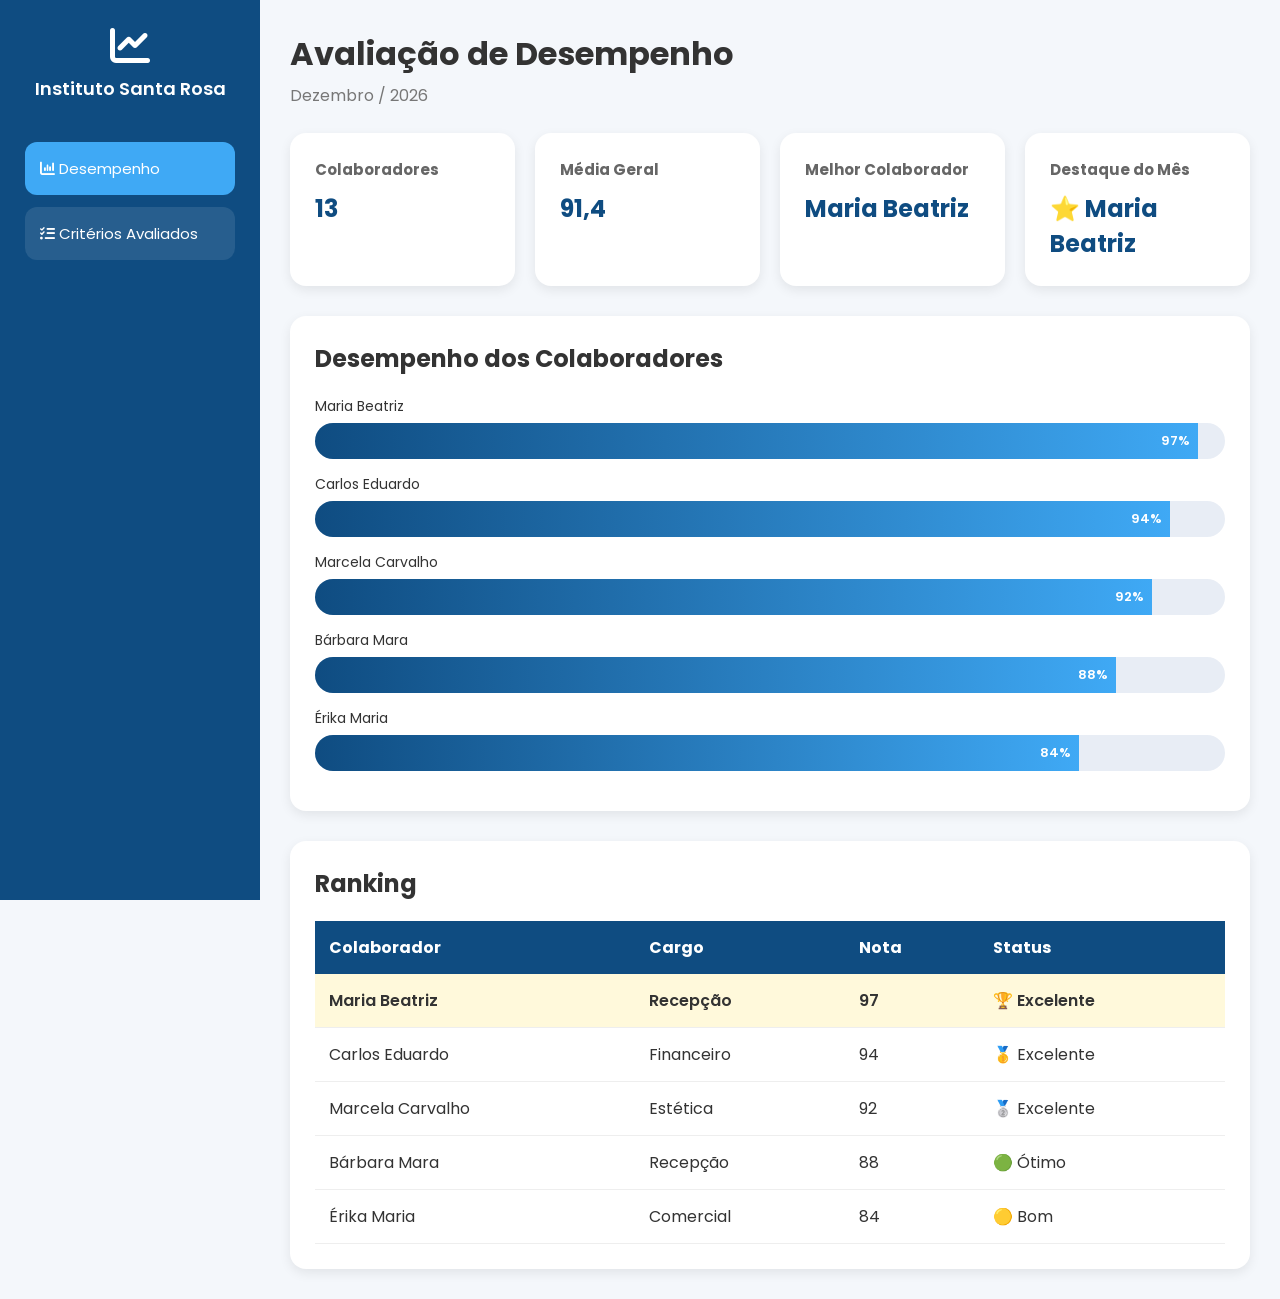
==== index.html @ f11b1c40 "Add files via upload" ====
<!DOCTYPE html>
<html lang="pt-BR">
<head>
    <meta charset="UTF-8">
    <meta name="viewport" content="width=device-width, initial-scale=1.0">
    <title>Avaliação de Desempenho | Instituto Santa Rosa</title>

    <link rel="stylesheet" href="style.css">

    <link href="https://fonts.googleapis.com/css2?family=Poppins:wght@300;400;500;600;700&display=swap" rel="stylesheet">

    <link rel="stylesheet"
    href="https://cdnjs.cloudflare.com/ajax/libs/font-awesome/6.6.0/css/all.min.css">
</head>
<body>

<div class="container">

    <!-- MENU LATERAL -->

    <aside class="sidebar">

        <div class="logo">
            <i class="fa-solid fa-chart-line"></i>
            <h2>Instituto Santa Rosa</h2>
        </div>

        <nav>

            <button class="menu active" onclick="mostrarTela('dashboard')">
                <i class="fa-solid fa-chart-column"></i>
                Desempenho
            </button>

            <button class="menu" onclick="mostrarTela('criterios')">
                <i class="fa-solid fa-list-check"></i>
                Critérios Avaliados
            </button>

        </nav>

    </aside>

    <!-- CONTEÚDO -->

    <main class="content">

        <!-- DASHBOARD -->

        <section id="dashboard" class="tela">

            <h1>Avaliação de Desempenho</h1>
            <p class="subtitulo">Julho / 2026</p>

            <div class="cards">

                <div class="card">
                    <h3>Colaboradores</h3>
                    <span>13</span>
                </div>

                <div class="card">
                    <h3>Média Geral</h3>
                    <span>91,4</span>
                </div>

                <div class="card">
                    <h3>Melhor Colaborador</h3>
                    <span>Maria Beatriz</span>
                </div>

                <div class="card">
                    <h3>Destaque do Mês</h3>
                    <span>⭐ Maria Beatriz</span>
                </div>

            </div>

            <div class="grafico">

                <h2>Desempenho dos Colaboradores</h2>

                <div class="barra">
                    <span>Maria Beatriz</span>
                    <div class="progresso">
                        <div style="width:97%">97%</div>
                    </div>
                </div>

                <div class="barra">
                    <span>Carlos Eduardo</span>
                    <div class="progresso">
                        <div style="width:94%">94%</div>
                    </div>
                </div>

                <div class="barra">
                    <span>Marcela Carvalho</span>
                    <div class="progresso">
                        <div style="width:92%">92%</div>
                    </div>
                </div>

                <div class="barra">
                    <span>Bárbara Mara</span>
                    <div class="progresso">
                        <div style="width:88%">88%</div>
                    </div>
                </div>

                <div class="barra">
                    <span>Érika Maria</span>
                    <div class="progresso">
                        <div style="width:84%">84%</div>
                    </div>
                </div>

            </div>

            <div class="tabela">

                <h2>Ranking</h2>

                <table>

                    <thead>

                        <tr>
                            <th>Colaborador</th>
                            <th>Cargo</th>
                            <th>Nota</th>
                            <th>Status</th>
                        </tr>

                    </thead>

                    <tbody>

                        <tr>
                            <td>Maria Beatriz</td>
                            <td>Recepção</td>
                            <td>97</td>
                            <td>🏆 Excelente</td>
                        </tr>

                        <tr>
                            <td>Carlos Eduardo</td>
                            <td>Financeiro</td>
                            <td>94</td>
                            <td>🥇 Excelente</td>
                        </tr>

                        <tr>
                            <td>Marcela Carvalho</td>
                            <td>Estética</td>
                            <td>92</td>
                            <td>🥈 Excelente</td>
                        </tr>

                        <tr>
                            <td>Bárbara Mara</td>
                            <td>Recepção</td>
                            <td>88</td>
                            <td>🟢 Ótimo</td>
                        </tr>

                        <tr>
                            <td>Érika Maria</td>
                            <td>Comercial</td>
                            <td>84</td>
                            <td>🟡 Bom</td>
                        </tr>

                    </tbody>

                </table>

            </div>

        </section>

        <!-- CRITÉRIOS -->

        <section id="criterios" class="tela" style="display:none;">

            <h1>Critérios Avaliados</h1>

            <div class="criterios-grid">

                <!-- ⏰ Pontualidade -->
            <div class="criterio-card">
                <h3>⏰ Pontualidade</h3>
                <p>Chegar no horário e cumprir a jornada.</p>

                <div class="escala">
                    <div><strong>0–2</strong> - Muitos atrasos e descumprimento frequente do horário.</div>
                    <div><strong>3–5</strong> - Alguns atrasos e necessidade de melhoria.</div>
                    <div><strong>6–8</strong> - Geralmente pontual, com poucos atrasos.</div>
                    <div><strong>9–10</strong> - Sempre pontual e cumpre integralmente a jornada.</div>
                </div>
            </div>

            <!-- 📅 Assiduidade -->
            <div class="criterio-card">
                <h3>📅 Assiduidade</h3>
                <p>Presença regular e comprometimento com a jornada.</p>

                <div class="escala">
                    <div><strong>0–2</strong> - Faltas frequentes e injustificadas.</div>
                    <div><strong>3–5</strong> - Algumas faltas ou ausências recorrentes.</div>
                    <div><strong>6–8</strong> - Boa frequência, poucas ocorrências.</div>
                    <div><strong>9–10</strong> - Frequência exemplar, sem faltas injustificadas.</div>
                </div>
            </div>

            <!-- ✅ Checklist Diário -->
            <div class="criterio-card">
                <h3>✅ Checklist Diário</h3>
                <p>Execução completa das atividades diárias.</p>

                <div class="escala">
                    <div><strong>0–2</strong> - Não realiza o checklist.</div>
                    <div><strong>3–5</strong> - Realiza parcialmente.</div>
                    <div><strong>6–8</strong> - Executa quase sempre corretamente.</div>
                    <div><strong>9–10</strong> - Cumpre integralmente todos os dias.</div>
                </div>
            </div>

            <!-- 🧹 Organização -->
            <div class="criterio-card">
                <h3>🧹 Organização</h3>
                <p>Manter ambiente e materiais organizados.</p>

                <div class="escala">
                    <div><strong>0–2</strong> - Ambiente constantemente desorganizado.</div>
                    <div><strong>3–5</strong> - Organização irregular.</div>
                    <div><strong>6–8</strong> - Ambiente geralmente organizado.</div>
                    <div><strong>9–10</strong> - Organização exemplar.</div>
                </div>
            </div>

            <!-- 🤝 Trabalho em Equipe -->
            <div class="criterio-card">
                <h3>🤝 Trabalho em Equipe</h3>
                <p>Cooperação e relacionamento com os colegas.</p>

                <div class="escala">
                    <div><strong>0–2</strong> - Dificuldade em trabalhar em equipe.</div>
                    <div><strong>3–5</strong> - Coopera apenas quando solicitado.</div>
                    <div><strong>6–8</strong> - Boa colaboração com a equipe.</div>
                    <div><strong>9–10</strong> - Excelente espírito de equipe.</div>
                </div>
            </div>

            <!-- 💬 Comunicação -->
            <div class="criterio-card">
                <h3>💬 Comunicação</h3>
                <p>Clareza, respeito e assertividade.</p>

                <div class="escala">
                    <div><strong>0–2</strong> - Comunicação inadequada.</div>
                    <div><strong>3–5</strong> - Comunicação com falhas.</div>
                    <div><strong>6–8</strong> - Boa comunicação.</div>
                    <div><strong>9–10</strong> - Comunicação clara, respeitosa e eficaz.</div>
                </div>
            </div>

            <!-- 💡 Proatividade -->
            <div class="criterio-card">
                <h3>💡 Proatividade</h3>
                <p>Antecipação de necessidades e iniciativa.</p>

                <div class="escala">
                    <div><strong>0–2</strong> - Aguarda ordens constantemente.</div>
                    <div><strong>3–5</strong> - Pouca iniciativa.</div>
                    <div><strong>6–8</strong> - Demonstra iniciativa em diversas situações.</div>
                    <div><strong>9–10</strong> - Sempre propõe soluções e melhorias.</div>
                </div>
            </div>

            <!-- 🎯 Comprometimento -->
            <div class="criterio-card">
                <h3>🎯 Comprometimento</h3>
                <p>Responsabilidade com metas e resultados.</p>

                <div class="escala">
                    <div><strong>0–2</strong> - Baixo comprometimento.</div>
                    <div><strong>3–5</strong> - Cumpre parcialmente suas responsabilidades.</div>
                    <div><strong>6–8</strong> - Comprometido com o trabalho.</div>
                    <div><strong>9–10</strong> - Alto comprometimento com a empresa.</div>
                </div>
            </div>

            <!-- ❤️ Atendimento Humanizado -->
            <div class="criterio-card">
                <h3>❤️ Atendimento Humanizado</h3>
                <p>Empatia, cordialidade e atenção ao paciente.</p>

                <div class="escala">
                    <div><strong>0–2</strong> - Atendimento inadequado.</div>
                    <div><strong>3–5</strong> - Atendimento regular.</div>
                    <div><strong>6–8</strong> - Atendimento cordial.</div>
                    <div><strong>9–10</strong> - Atendimento humanizado e de excelência.</div>
                </div>
            </div>

            <!-- 👔 Postura Profissional -->
            <div class="criterio-card">
                <h3>👔 Postura Profissional</h3>
                <p>Ética, apresentação e respeito às normas.</p>

                <div class="escala">
                    <div><strong>0–2</strong> - Postura inadequada.</div>
                    <div><strong>3–5</strong> - Necessita melhorar a postura.</div>
                    <div><strong>6–8</strong> - Boa postura profissional.</div>
                    <div><strong>9–10</strong> - Exemplo de ética e profissionalismo.</div>
                </div>
            </div>

            </div>

        </section>

    </main>

</div>

<script src="script.js"></script>

</body>
</html>
---- style.css ----
*{
    margin:0;
    padding:0;
    box-sizing:border-box;
    font-family:'Poppins',sans-serif;
}

body{
    background:#f4f7fb;
    color:#333;
}

.container{
    display:flex;
    min-height:100vh;
}

/* SIDEBAR */

.sidebar{
    width:260px;
    background:#0f4c81;
    color:white;
    padding:25px;
    position:fixed;
    height:100%;
}

.logo{
    text-align:center;
    margin-bottom:40px;
}

.logo i{
    font-size:40px;
    margin-bottom:10px;
}

.logo h2{
    font-size:18px;
    font-weight:600;
}

.sidebar nav{
    display:flex;
    flex-direction:column;
    gap:12px;
}

.menu{
    border:none;
    background:rgba(255,255,255,0.1);
    color:white;
    padding:15px;
    border-radius:12px;
    cursor:pointer;
    text-align:left;
    font-size:15px;
    transition:.3s;
}

.menu:hover{
    background:#3fa9f5;
    transform:translateX(5px);
}

.menu.active{
    background:#3fa9f5;
}

/* CONTEUDO */

.content{
    flex:1;
    margin-left:260px;
    padding:30px;
}

.tela h1{
    font-size:32px;
    margin-bottom:5px;
}

.subtitulo{
    color:#777;
    margin-bottom:25px;
}

/* CARDS */

.cards{
    display:grid;
    grid-template-columns:repeat(auto-fit,minmax(220px,1fr));
    gap:20px;
    margin-bottom:30px;
}

.card{
    background:white;
    border-radius:16px;
    padding:25px;
    box-shadow:0 4px 12px rgba(0,0,0,.08);
    transition:.3s;
}

.card:hover{
    transform:translateY(-5px);
}

.card h3{
    color:#666;
    font-size:15px;
    margin-bottom:10px;
}

.card span{
    font-size:24px;
    font-weight:700;
    color:#0f4c81;
}

/* GRAFICO */

.grafico{
    background:white;
    padding:25px;
    border-radius:16px;
    box-shadow:0 4px 12px rgba(0,0,0,.08);
    margin-bottom:30px;
}

.grafico h2{
    margin-bottom:20px;
}

.barra{
    margin-bottom:15px;
}

.barra span{
    display:block;
    margin-bottom:6px;
    font-size:14px;
}

.progresso{
    background:#e8edf5;
    border-radius:30px;
    overflow:hidden;
}

.progresso div{
    background:linear-gradient(
        90deg,
        #0f4c81,
        #3fa9f5
    );
    color:white;
    padding:8px;
    text-align:right;
    font-size:13px;
    font-weight:600;
}

/* TABELA */

.tabela{
    background:white;
    padding:25px;
    border-radius:16px;
    box-shadow:0 4px 12px rgba(0,0,0,.08);
}

.tabela h2{
    margin-bottom:20px;
}

table{
    width:100%;
    border-collapse:collapse;
}

thead{
    background:#0f4c81;
    color:white;
}

th{
    padding:14px;
    text-align:left;
}

td{
    padding:14px;
    border-bottom:1px solid #eee;
}

tbody tr:hover{
    background:#f8fbff;
}

/* CRITERIOS */

.criterios-grid{
    display:grid;
    grid-template-columns:repeat(auto-fit,minmax(280px,1fr));
    gap:20px;
}

.criterio-card{
    background:white;
    padding:25px;
    border-radius:16px;
    box-shadow:0 4px 12px rgba(0,0,0,.08);
    transition:.3s;
}

.criterio-card:hover{
    transform:translateY(-5px);
}

.criterio-card h3{
    color:#0f4c81;
    margin-bottom:12px;
}

.criterio-card p{
    color:#666;
    margin-bottom:15px;
    line-height:1.5;
}

.criterio-card strong{
    color:#28a745;
    font-size:18px;
}

/* RESPONSIVO */

@media(max-width:900px){

    .sidebar{
        width:100%;
        height:auto;
        position:relative;
    }

    .content{
        margin-left:0;
    }

    .container{
        flex-direction:column;
    }

    .cards{
        grid-template-columns:1fr;
    }

    table{
        display:block;
        overflow-x:auto;
    }

    .pontuacao{
    display:flex;
    justify-content:space-between;
    margin:20px 0;
    gap:15px;
}

.minimo,
.maximo{

    flex:1;

    text-align:center;

    padding:12px;

    border-radius:12px;

    background:#f4f7fb;

}

.minimo{

    border-left:5px solid #dc3545;

}

.maximo{

    border-left:5px solid #28a745;

}

.minimo small,
.maximo small{

    display:block;

    color:#777;

    margin-bottom:6px;

}

.minimo span{

    color:#dc3545;

    font-size:22px;

    font-weight:bold;

}

.maximo span{

    color:#28a745;

    font-size:22px;

    font-weight:bold;

}

.criterio-card ul{

    margin-top:15px;

    padding-left:20px;

}

.criterio-card li{

    margin-bottom:8px;

    color:#555;

    font-size:14px;

}

}
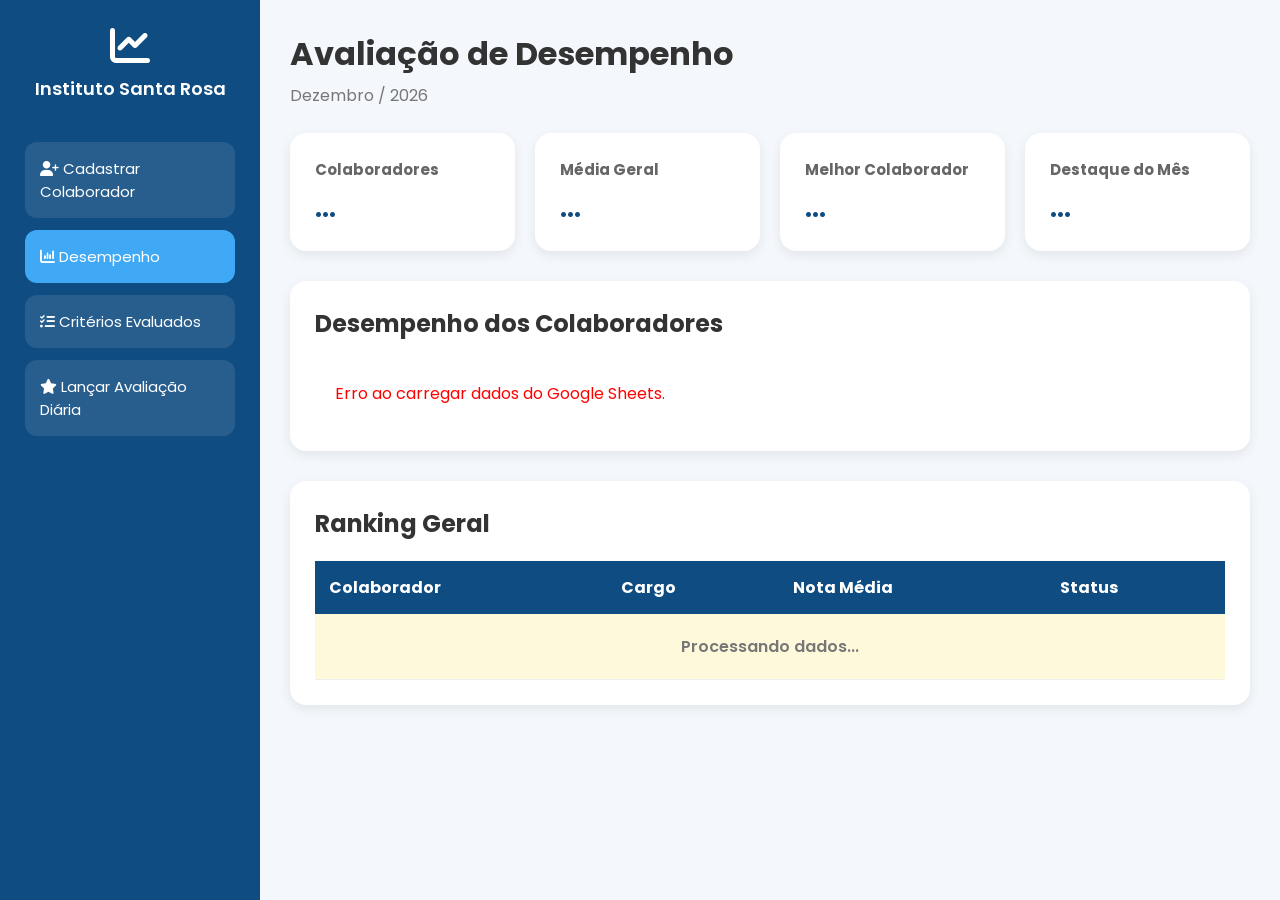
==== commit 70f70707: "Add files via upload" ====
--- a/index.html
+++ b/index.html
@@ -6,18 +6,14 @@
     <title>Avaliação de Desempenho | Instituto Santa Rosa</title>
 
     <link rel="stylesheet" href="style.css">
-
     <link href="https://fonts.googleapis.com/css2?family=Poppins:wght@300;400;500;600;700&display=swap" rel="stylesheet">
-
-    <link rel="stylesheet"
-    href="https://cdnjs.cloudflare.com/ajax/libs/font-awesome/6.6.0/css/all.min.css">
+    <link rel="stylesheet" href="https://cdnjs.cloudflare.com/ajax/libs/font-awesome/6.6.0/css/all.min.css">
 </head>
 <body>
 
 <div class="container">
 
     <!-- MENU LATERAL -->
-
     <aside class="sidebar">
 
         <div class="logo">
@@ -26,6 +22,10 @@
         </div>
 
         <nav>
+            <button class="menu" onclick="window.location.href='cadastro.html'">
+                <i class="fa-solid fa-user-plus"></i>
+                Cadastrar Colaborador
+            </button>
 
             <button class="menu active" onclick="mostrarTela('dashboard')">
                 <i class="fa-solid fa-chart-column"></i>
@@ -34,153 +34,77 @@
 
             <button class="menu" onclick="mostrarTela('criterios')">
                 <i class="fa-solid fa-list-check"></i>
-                Critérios Avaliados
+                Critérios Evaluados
             </button>
 
+            <button class="menu" onclick="window.location.href='avaliar.html'">
+                <i class="fa-solid fa-star"></i>
+                Lançar Avaliação Diária
+            </button>
         </nav>
 
     </aside>
 
     <!-- CONTEÚDO -->
-
     <main class="content">
 
         <!-- DASHBOARD -->
-
         <section id="dashboard" class="tela">
 
             <h1>Avaliação de Desempenho</h1>
-            <p class="subtitulo">Julho / 2026</p>
+            <p class="subtitulo" id="mesAtual">Carregando período...</p>
 
             <div class="cards">
-
                 <div class="card">
                     <h3>Colaboradores</h3>
-                    <span>13</span>
+                    <span id="cardTotalColab">...</span>
                 </div>
 
                 <div class="card">
                     <h3>Média Geral</h3>
-                    <span>91,4</span>
+                    <span id="cardMediaGeral">...</span>
                 </div>
 
                 <div class="card">
                     <h3>Melhor Colaborador</h3>
-                    <span>Maria Beatriz</span>
+                    <span id="cardMelhorColab">...</span>
                 </div>
 
                 <div class="card">
                     <h3>Destaque do Mês</h3>
-                    <span>⭐ Maria Beatriz</span>
-                </div>
-
+                    <span id="cardDestaque">...</span>
+                </div>
             </div>
 
             <div class="grafico">
-
                 <h2>Desempenho dos Colaboradores</h2>
-
-                <div class="barra">
-                    <span>Maria Beatriz</span>
-                    <div class="progresso">
-                        <div style="width:97%">97%</div>
-                    </div>
-                </div>
-
-                <div class="barra">
-                    <span>Carlos Eduardo</span>
-                    <div class="progresso">
-                        <div style="width:94%">94%</div>
-                    </div>
-                </div>
-
-                <div class="barra">
-                    <span>Marcela Carvalho</span>
-                    <div class="progresso">
-                        <div style="width:92%">92%</div>
-                    </div>
-                </div>
-
-                <div class="barra">
-                    <span>Bárbara Mara</span>
-                    <div class="progresso">
-                        <div style="width:88%">88%</div>
-                    </div>
-                </div>
-
-                <div class="barra">
-                    <span>Érika Maria</span>
-                    <div class="progresso">
-                        <div style="width:84%">84%</div>
-                    </div>
-                </div>
-
+                <div id="containerGrafico">
+                    <p style="padding: 20px; color: #777;">Buscando métricas reais na planilha...</p>
+                </div>
             </div>
 
             <div class="tabela">
-
-                <h2>Ranking</h2>
-
+                <h2>Ranking Geral</h2>
                 <table>
-
                     <thead>
-
                         <tr>
                             <th>Colaborador</th>
                             <th>Cargo</th>
-                            <th>Nota</th>
+                            <th>Nota Média</th>
                             <th>Status</th>
                         </tr>
-
                     </thead>
-
-                    <tbody>
-
+                    <tbody id="corpoTabelaRanking">
                         <tr>
-                            <td>Maria Beatriz</td>
-                            <td>Recepção</td>
-                            <td>97</td>
-                            <td>🏆 Excelente</td>
+                            <td colspan="4" style="text-align:center; color:#777; padding:20px;">Processando dados...</td>
                         </tr>
-
-                        <tr>
-                            <td>Carlos Eduardo</td>
-                            <td>Financeiro</td>
-                            <td>94</td>
-                            <td>🥇 Excelente</td>
-                        </tr>
-
-                        <tr>
-                            <td>Marcela Carvalho</td>
-                            <td>Estética</td>
-                            <td>92</td>
-                            <td>🥈 Excelente</td>
-                        </tr>
-
-                        <tr>
-                            <td>Bárbara Mara</td>
-                            <td>Recepção</td>
-                            <td>88</td>
-                            <td>🟢 Ótimo</td>
-                        </tr>
-
-                        <tr>
-                            <td>Érika Maria</td>
-                            <td>Comercial</td>
-                            <td>84</td>
-                            <td>🟡 Bom</td>
-                        </tr>
-
                     </tbody>
-
                 </table>
-
             </div>
 
         </section>
 
         <!-- CRITÉRIOS -->
-
         <section id="criterios" class="tela" style="display:none;">
 
             <h1>Critérios Avaliados</h1>
@@ -188,142 +112,234 @@
             <div class="criterios-grid">
 
                 <!-- ⏰ Pontualidade -->
-            <div class="criterio-card">
-                <h3>⏰ Pontualidade</h3>
-                <p>Chegar no horário e cumprir a jornada.</p>
-
-                <div class="escala">
-                    <div><strong>0–2</strong> - Muitos atrasos e descumprimento frequente do horário.</div>
-                    <div><strong>3–5</strong> - Alguns atrasos e necessidade de melhoria.</div>
-                    <div><strong>6–8</strong> - Geralmente pontual, com poucos atrasos.</div>
-                    <div><strong>9–10</strong> - Sempre pontual e cumpre integralmente a jornada.</div>
-                </div>
+                <div class="criterio-card">
+                    <h3>⏰ Pontualidade</h3>
+                    <p>Chegar no horário e cumprir a jornada.</p>
+                    <div class="escala">
+                        <div><strong>0–2</strong> - Muitos atrasos e descumprimento frequente do horário.</div>
+                        <div><strong>3–5</strong> - Alguns atrasos e necessidade de melhoria.</div>
+                        <div><strong>6–8</strong> - Geralmente pontual, com poucos atrasos.</div>
+                        <div><strong>9–10</strong> - Sempre pontual e cumpre integralmente a jornada.</div>
+                    </div>
+                </div>
+
+                <!-- 📅 Assiduidade -->
+                <div class="criterio-card">
+                    <h3>📅 Assiduidade</h3>
+                    <p>Presença regular e comprometimento com a jornada.</p>
+                    <div class="escala">
+                        <div><strong>0–2</strong> - Faltas frequentes e injustificadas.</div>
+                        <div><strong>3–5</strong> - Algumas faltas ou ausências recorrentes.</div>
+                        <div><strong>6–8</strong> - Boa frequência, poucas ocorrências.</div>
+                        <div><strong>9–10</strong> - Frequência exemplar, sem faltas injustificadas.</div>
+                    </div>
+                </div>
+
+                <!-- ✅ Checklist Diário -->
+                <div class="criterio-card">
+                    <h3>✅ Checklist Diário</h3>
+                    <p>Execução completa das atividades diárias.</p>
+                    <div class="escala">
+                        <div><strong>0–2</strong> - Não realiza o checklist.</div>
+                        <div><strong>3–5</strong> - Realiza parcialmente.</div>
+                        <div><strong>6–8</strong> - Executa quase sempre corretamente.</div>
+                        <div><strong>9–10</strong> - Cumpre integralmente todos os dias.</div>
+                    </div>
+                </div>
+
+                <!-- 🧹 Organização -->
+                <div class="criterio-card">
+                    <h3>🧹 Organização</h3>
+                    <p>Manter ambiente e materiais organizados.</p>
+                    <div class="escala">
+                        <div><strong>0–2</strong> - Ambiente constantemente desorganizado.</div>
+                        <div><strong>3–5</strong> - Organização irregular.</div>
+                        <div><strong>6–8</strong> - Ambiente geralmente organizado.</div>
+                        <div><strong>9–10</strong> - Organização exemplar.</div>
+                    </div>
+                </div>
+
+                <!-- 🤝 Trabalho em Equipe -->
+                <div class="criterio-card">
+                    <h3>🤝 Trabalho em Equipe</h3>
+                    <p>Cooperação e relacionamento com os colegas.</p>
+                    <div class="escala">
+                        <div><strong>0–2</strong> - Dificuldade em trabalhar em equipe.</div>
+                        <div><strong>3–5</strong> - Coopera apenas quando solicitado.</div>
+                        <div><strong>6–8</strong> - Boa colaboração com a equipe.</div>
+                        <div><strong>9–10</strong> - Excelente espírito de equipe.</div>
+                    </div>
+                </div>
+
+                <!-- 💬 Comunicação -->
+                <div class="criterio-card">
+                    <h3>💬 Comunicação</h3>
+                    <p>Clareza, respeito e assertividade.</p>
+                    <div class="escala">
+                        <div><strong>0–2</strong> - Comunicação inadequada.</div>
+                        <div><strong>3–5</strong> - Comunicação com falhas.</div>
+                        <div><strong>6–8</strong> - Boa comunicação.</div>
+                        <div><strong>9–10</strong> - Comunicação clara, respeitosa e eficaz.</div>
+                    </div>
+                </div>
+
+                <!-- 💡 Proatividade -->
+                <div class="criterio-card">
+                    <h3>💡 Proatividade</h3>
+                    <p>Antecipação de necessidades e iniciativa.</p>
+                    <div class="escala">
+                        <div><strong>0–2</strong> - Aguarda ordens constantemente.</div>
+                        <div><strong>3–5</strong> - Pouca iniciativa.</div>
+                        <div><strong>6–8</strong> - Demonstra iniciativa em diversas situações.</div>
+                        <div><strong>9–10</strong> - Sempre propõe soluções e melhorias.</div>
+                    </div>
+                </div>
+
+                <!-- 🎯 Comprometimento -->
+                <div class="criterio-card">
+                    <h3>🎯 Comprometimento</h3>
+                    <p>Responsabilidade com metas e resultados.</p>
+                    <div class="escala">
+                        <div><strong>0–2</strong> - Baixo comprometimento.</div>
+                        <div><strong>3–5</strong> - Cumpre parcialmente suas responsabilidades.</div>
+                        <div><strong>6–8</strong> - Comprometido com o trabalho.</div>
+                        <div><strong>9–10</strong> - Alto comprometimento com a empresa.</div>
+                    </div>
+                </div>
+
+                <!-- ❤️ Atendimento Humanizado -->
+                <div class="criterio-card">
+                    <h3>❤️ Atendimento Humanizado</h3>
+                    <p>Empatia, cordialidade e atenção ao paciente.</p>
+                    <div class="escala">
+                        <div><strong>0–2</strong> - Atendimento inadequado.</div>
+                        <div><strong>3–5</strong> - Atendimento regular.</div>
+                        <div><strong>6–8</strong> - Atendimento cordial.</div>
+                        <div><strong>9–10</strong> - Atendimento humanizado e de excelência.</div>
+                    </div>
+                </div>
+
+                <!-- 👔 Postura Profissional -->
+                <div class="criterio-card">
+                    <h3>👔 Postura Profissional</h3>
+                    <p>Ética, apresentação e respeito às normas.</p>
+                    <div class="escala">
+                        <div><strong>0–2</strong> - Postura inadequada.</div>
+                        <div><strong>3–5</strong> - Necessita melhorar a postura.</div>
+                        <div><strong>6–8</strong> - Boa postura profissional.</div>
+                        <div><strong>9–10</strong> - Exemplo de ética e profissionalismo.</div>
+                    </div>
+                </div>
+
             </div>
 
-            <!-- 📅 Assiduidade -->
-            <div class="criterio-card">
-                <h3>📅 Assiduidade</h3>
-                <p>Presença regular e comprometimento com a jornada.</p>
-
-                <div class="escala">
-                    <div><strong>0–2</strong> - Faltas frequentes e injustificadas.</div>
-                    <div><strong>3–5</strong> - Algumas faltas ou ausências recorrentes.</div>
-                    <div><strong>6–8</strong> - Boa frequência, poucas ocorrências.</div>
-                    <div><strong>9–10</strong> - Frequência exemplar, sem faltas injustificadas.</div>
-                </div>
-            </div>
-
-            <!-- ✅ Checklist Diário -->
-            <div class="criterio-card">
-                <h3>✅ Checklist Diário</h3>
-                <p>Execução completa das atividades diárias.</p>
-
-                <div class="escala">
-                    <div><strong>0–2</strong> - Não realiza o checklist.</div>
-                    <div><strong>3–5</strong> - Realiza parcialmente.</div>
-                    <div><strong>6–8</strong> - Executa quase sempre corretamente.</div>
-                    <div><strong>9–10</strong> - Cumpre integralmente todos os dias.</div>
-                </div>
-            </div>
-
-            <!-- 🧹 Organização -->
-            <div class="criterio-card">
-                <h3>🧹 Organização</h3>
-                <p>Manter ambiente e materiais organizados.</p>
-
-                <div class="escala">
-                    <div><strong>0–2</strong> - Ambiente constantemente desorganizado.</div>
-                    <div><strong>3–5</strong> - Organização irregular.</div>
-                    <div><strong>6–8</strong> - Ambiente geralmente organizado.</div>
-                    <div><strong>9–10</strong> - Organização exemplar.</div>
-                </div>
-            </div>
-
-            <!-- 🤝 Trabalho em Equipe -->
-            <div class="criterio-card">
-                <h3>🤝 Trabalho em Equipe</h3>
-                <p>Cooperação e relacionamento com os colegas.</p>
-
-                <div class="escala">
-                    <div><strong>0–2</strong> - Dificuldade em trabalhar em equipe.</div>
-                    <div><strong>3–5</strong> - Coopera apenas quando solicitado.</div>
-                    <div><strong>6–8</strong> - Boa colaboração com a equipe.</div>
-                    <div><strong>9–10</strong> - Excelente espírito de equipe.</div>
-                </div>
-            </div>
-
-            <!-- 💬 Comunicação -->
-            <div class="criterio-card">
-                <h3>💬 Comunicação</h3>
-                <p>Clareza, respeito e assertividade.</p>
-
-                <div class="escala">
-                    <div><strong>0–2</strong> - Comunicação inadequada.</div>
-                    <div><strong>3–5</strong> - Comunicação com falhas.</div>
-                    <div><strong>6–8</strong> - Boa comunicação.</div>
-                    <div><strong>9–10</strong> - Comunicação clara, respeitosa e eficaz.</div>
-                </div>
-            </div>
-
-            <!-- 💡 Proatividade -->
-            <div class="criterio-card">
-                <h3>💡 Proatividade</h3>
-                <p>Antecipação de necessidades e iniciativa.</p>
-
-                <div class="escala">
-                    <div><strong>0–2</strong> - Aguarda ordens constantemente.</div>
-                    <div><strong>3–5</strong> - Pouca iniciativa.</div>
-                    <div><strong>6–8</strong> - Demonstra iniciativa em diversas situações.</div>
-                    <div><strong>9–10</strong> - Sempre propõe soluções e melhorias.</div>
-                </div>
-            </div>
-
-            <!-- 🎯 Comprometimento -->
-            <div class="criterio-card">
-                <h3>🎯 Comprometimento</h3>
-                <p>Responsabilidade com metas e resultados.</p>
-
-                <div class="escala">
-                    <div><strong>0–2</strong> - Baixo comprometimento.</div>
-                    <div><strong>3–5</strong> - Cumpre parcialmente suas responsabilidades.</div>
-                    <div><strong>6–8</strong> - Comprometido com o trabalho.</div>
-                    <div><strong>9–10</strong> - Alto comprometimento com a empresa.</div>
-                </div>
-            </div>
-
-            <!-- ❤️ Atendimento Humanizado -->
-            <div class="criterio-card">
-                <h3>❤️ Atendimento Humanizado</h3>
-                <p>Empatia, cordialidade e atenção ao paciente.</p>
-
-                <div class="escala">
-                    <div><strong>0–2</strong> - Atendimento inadequado.</div>
-                    <div><strong>3–5</strong> - Atendimento regular.</div>
-                    <div><strong>6–8</strong> - Atendimento cordial.</div>
-                    <div><strong>9–10</strong> - Atendimento humanizado e de excelência.</div>
-                </div>
-            </div>
-
-            <!-- 👔 Postura Profissional -->
-            <div class="criterio-card">
-                <h3>👔 Postura Profissional</h3>
-                <p>Ética, apresentação e respeito às normas.</p>
-
-                <div class="escala">
-                    <div><strong>0–2</strong> - Postura inadequada.</div>
-                    <div><strong>3–5</strong> - Necessita melhorar a postura.</div>
-                    <div><strong>6–8</strong> - Boa postura profissional.</div>
-                    <div><strong>9–10</strong> - Exemplo de ética e profissionalismo.</div>
-                </div>
-            </div>
-
-            </div>
-
         </section>
 
     </main>
 
 </div>
+
+<script>
+    // URL do Google Apps Script
+    const URL_SCRIPT_GOOGLE = "https://script.google.com/macros/s/AKfycbzQ6jyVb6OQLfj3N1SrKmJMBMyGQ5sSmYJSwaq2OIAAgzzZf-OOYfSszYfaE1rra8Dz3A/exec";
+
+    // Atualiza o subtítulo com o mês e ano corrente
+    const meses = ["Janeiro", "Fevereiro", "Março", "Abril", "Maio", "Junho", "Julho", "Agosto", "Setembro", "Outubro", "Novembro", "Dezembro"];
+    const dataAtual = new Date();
+    document.getElementById('mesAtual').innerText = `${meses[dataAtual.getMonth()]} / ${dataAtual.getFullYear()}`;
+
+    // Determina a etiqueta de status baseado na nota média real
+    function obterStatusDesempenho(nota) {
+        if (nota >= 95) return "🏆 Excelente";
+        if (nota >= 90) return "🥇 Excelente";
+        if (nota >= 85) return "🥈 Ótimo";
+        if (nota >= 70) return "🟢 Bom";
+        return "🟡 Regular";
+    }
+
+    function renderizarDashboard() {
+        fetch(URL_SCRIPT_GOOGLE)
+        .then(response => response.json())
+        .then(data => {
+            if(data.erro) {
+                console.error(data.erro);
+                return;
+            }
+
+            // 1. Atualiza os Mini Cards de Resumo
+            document.getElementById('cardTotalColab').innerText = data.totalColaboradores;
+            document.getElementById('cardMediaGeral').innerText = data.mediaGeral + "%";
+            
+            if (data.ranking && data.ranking.length > 0) {
+                const primeiroLugar = data.ranking[0].nome;
+                document.getElementById('cardMelhorColab').innerText = primeiroLugar;
+                document.getElementById('cardDestaque').innerText = `⭐ ${primeiroLugar}`;
+            } else {
+                document.getElementById('cardMelhorColab').innerText = "---";
+                document.getElementById('cardDestaque').innerText = "---";
+            }
+
+            // 2. Renderiza o Gráfico de Barras Dinâmicas
+            const containerGrafico = document.getElementById('containerGrafico');
+            containerGrafico.innerHTML = ""; 
+
+            data.ranking.forEach(colab => {
+                const barraHtml = `
+                    <div class="barra">
+                        <span>${colab.nome}</span>
+                        <div class="progresso">
+                            <div style="width:${colab.nota}%">${colab.nota}%</div>
+                        </div>
+                    </div>
+                `;
+                containerGrafico.insertAdjacentHTML('beforeend', barraHtml);
+            });
+
+            // 3. Renderiza a Tabela do Ranking Geral
+            const tabelaCorpo = document.getElementById('corpoTabelaRanking');
+            tabelaCorpo.innerHTML = ""; 
+
+            data.ranking.forEach(colab => {
+                const statusTexto = obterStatusDesempenho(colab.nota);
+                const linhaHtml = `
+                    <tr>
+                        <td><strong>${colab.nome}</strong></td>
+                        <td>${colab.cargo}</td>
+                        <td>${colab.nota}%</td>
+                        <td>${statusTexto}</td>
+                    </tr>
+                `;
+                tabelaCorpo.insertAdjacentHTML('beforeend', linhaHtml);
+            });
+        })
+        .catch(err => {
+            console.error("Erro na comunicação com o banco de dados:", err);
+            document.getElementById('containerGrafico').innerHTML = "<p style='color:red; padding:20px;'>Erro ao carregar dados do Google Sheets.</p>";
+        });
+    }
+
+    // Gerencia a alternância de visibilidade entre telas (Dashboard e Critérios)
+    function mostrarTela(idTela) {
+        document.querySelectorAll('.tela').forEach(tela => {
+            tela.style.display = 'none';
+        });
+        document.getElementById(idTela).style.display = 'block';
+        
+        // Alterna a classe ativa nos botões do menu lateral
+        document.querySelectorAll('.sidebar nav button').forEach(btn => {
+            btn.classList.remove('active');
+        });
+        
+        // Define o estado ativo dinamicamente com base no evento de clique
+        const eventoBotao = event.currentTarget;
+        if(eventoBotao) {
+            eventoBotao.classList.add('active');
+        }
+    }
+
+    // Dispara a busca automática ao abrir a tela de desempenho
+    window.addEventListener('DOMContentLoaded', renderizarDashboard);
+</script>
 
 <script src="script.js"></script>
 
